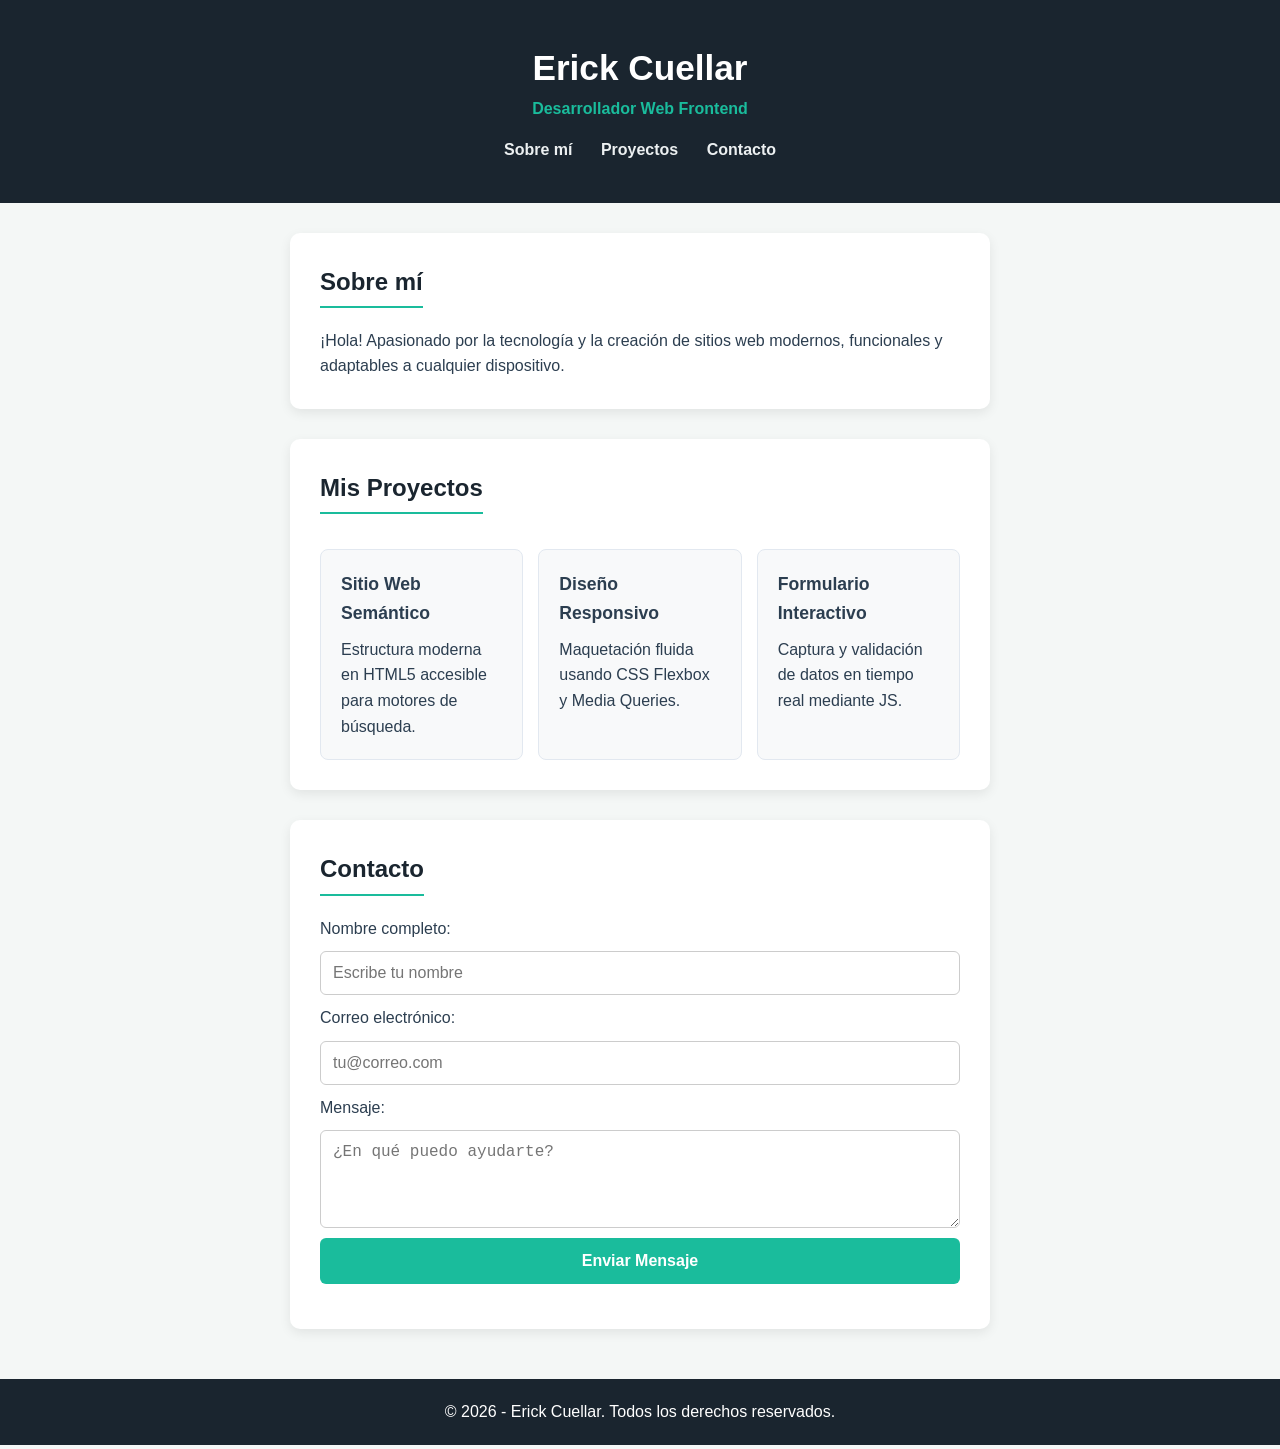
==== index.html @ d0030cb9 "Rename Proyecto_final.html to index.html" ====
<!DOCTYPE html>
<html lang="es">
<head>
    <meta charset="UTF-8">
    <meta name="viewport" content="width=device-width, initial-scale=1.0">
    <title>Portafolio - Erick Cuellar</title>
    <link rel="stylesheet" href="Styles proyecto final.css">
    <script src="Java proyecto final.js" defer></script>
</head>
<body>

    <header>
        <h1>Erick Cuellar</h1>
        <p class="subtitulo">Desarrollador Web Frontend</p>
        <nav>
            <a href="#sobre-mi">Sobre mí</a>
            <a href="#proyectos">Proyectos</a>
            <a href="#contacto">Contacto</a>
        </nav>
    </header>

    <main>
        <!-- Sección 1: Presentación -->
        <section id="sobre-mi">
            <h2>Sobre mí</h2>
            <p>¡Hola! Apasionado por la tecnología y la creación de sitios web modernos, funcionales y adaptables a cualquier dispositivo.</p>
        </section>

        <!-- Sección 2: Tarjetas de Proyectos (Flexbox) -->
        <section id="proyectos">
            <h2>Mis Proyectos</h2>
            <div class="contenedor-tarjetas">
                <div class="tarjeta">
                    <h3>Sitio Web Semántico</h3>
                    <p>Estructura moderna en HTML5 accesible para motores de búsqueda.</p>
                </div>
                <div class="tarjeta">
                    <h3>Diseño Responsivo</h3>
                    <p>Maquetación fluida usando CSS Flexbox y Media Queries.</p>
                </div>
                <div class="tarjeta">
                    <h3>Formulario Interactivo</h3>
                    <p>Captura y validación de datos en tiempo real mediante JS.</p>
                </div>
            </div>
        </section>

        <!-- Sección 3: Contacto Dinámico -->
        <section id="contacto">
            <h2>Contacto</h2>
            <form id="form-contacto">
                <label for="nombre">Nombre completo:</label>
                <input type="text" id="nombre" placeholder="Escribe tu nombre" required>

                <label for="correo">Correo electrónico:</label>
                <input type="email" id="correo" placeholder="tu@correo.com" required>

                <label for="mensaje">Mensaje:</label>
                <textarea id="mensaje" rows="4" placeholder="¿En qué puedo ayudarte?" required></textarea>

                <button type="submit">Enviar Mensaje</button>
            </form>
            <p id="mensaje-respuesta"></p>
        </section>
    </main>

    <footer>
        <p>&copy; 2026 - Erick Cuellar. Todos los derechos reservados.</p>
    </footer>

</body>
</html>
---- Styles proyecto final.css ----
/* Reset y estilos generales */
* {
    box-sizing: border-box;
    margin: 0;
    padding: 0;
}

body {
    font-family: 'Segoe UI', Tahoma, Geneva, Verdana, sans-serif;
    background-color: #f4f7f6;
    color: #2c3e50;
    line-height: 1.6;
}

/* Cabecera */
header {
    background-color: #1a252f;
    color: white;
    text-align: center;
    padding: 40px 20px;
}

header h1 {
    font-size: 2.2rem;
}

.subtitulo {
    color: #1abc9c;
    font-weight: bold;
    margin-bottom: 15px;
}

nav a {
    color: #ecf0f1;
    margin: 0 12px;
    text-decoration: none;
    font-weight: 600;
    transition: color 0.3s;
}

nav a:hover {
    color: #1abc9c;
}

/* Secciones generales */
section {
    background-color: white;
    max-width: 700px;
    margin: 30px auto;
    padding: 30px;
    border-radius: 10px;
    box-shadow: 0 4px 12px rgba(0, 0, 0, 0.08);
}

section h2 {
    color: #1a252f;
    margin-bottom: 20px;
    border-bottom: 2px solid #1abc9c;
    display: inline-block;
    padding-bottom: 5px;
}

/* Contenedor Flexbox de Proyectos */
.contenedor-tarjetas {
    display: flex;
    gap: 15px;
    margin-top: 15px;
}

.tarjeta {
    background-color: #f8f9fa;
    border: 1px solid #e2e8f0;
    border-radius: 8px;
    padding: 20px;
    flex: 1;
    transition: transform 0.2s, border-color 0.2s;
}

.tarjeta:hover {
    transform: translateY(-5px);
    border-color: #1abc9c;
}

.tarjeta h3 {
    font-size: 1.1rem;
    color: #2c3e50;
    margin-bottom: 10px;
}

/* Formulario */
form {
    display: flex;
    flex-direction: column;
    gap: 10px;
}

input, textarea {
    padding: 12px;
    border: 1px solid #ccc;
    border-radius: 6px;
    font-size: 1rem;
    width: 100%;
}

button {
    background-color: #1abc9c;
    color: white;
    border: none;
    padding: 14px;
    font-size: 1rem;
    font-weight: bold;
    border-radius: 6px;
    cursor: pointer;
    transition: background-color 0.3s;
}

button:hover {
    background-color: #16a085;
}

#mensaje-respuesta {
    margin-top: 15px;
    font-weight: bold;
    text-align: center;
}

footer {
    text-align: center;
    padding: 20px;
    background-color: #1a252f;
    color: white;
    margin-top: 50px;
}

/* Adaptación a Móviles */
@media (max-width: 768px) {
    .contenedor-tarjetas {
        flex-direction: column;
    }
    section {
        margin: 15px;
        padding: 20px;
    }
}
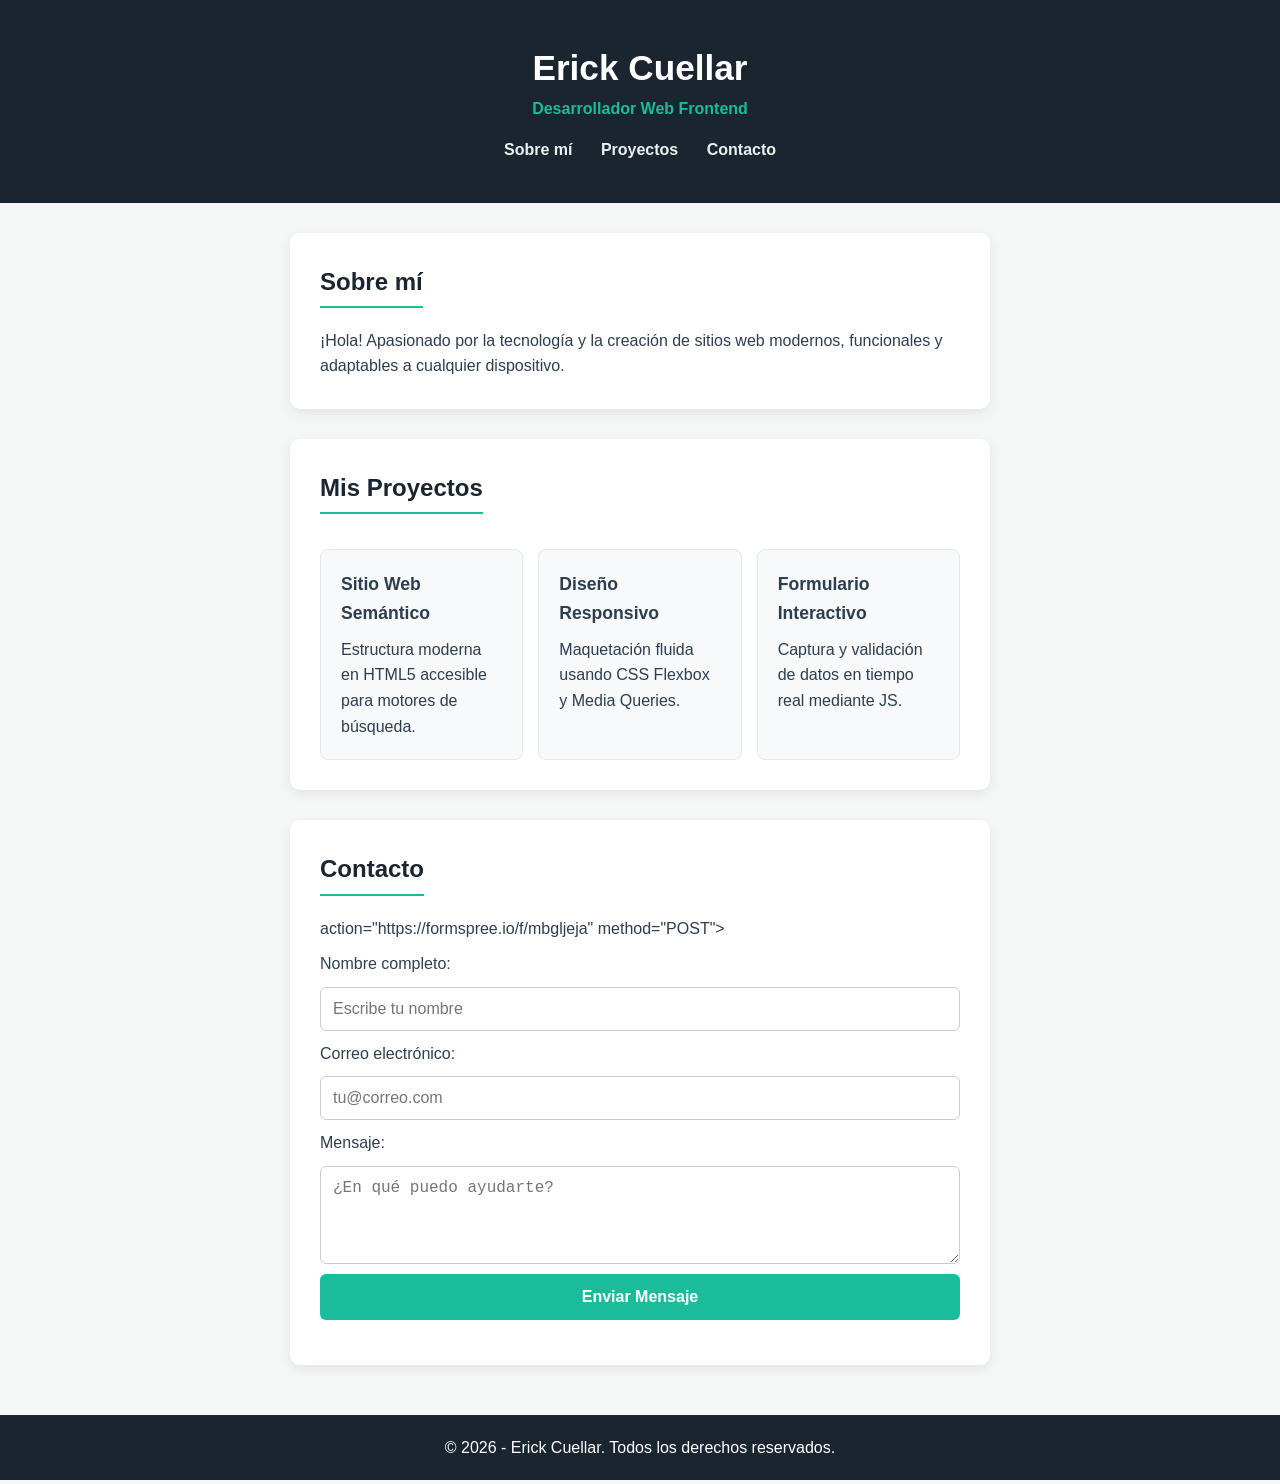
==== commit b48f64f5: "Add action and method to contact form Updated the contact form to include action and method attribut" ====
--- a/index.html
+++ b/index.html
@@ -4,8 +4,8 @@
     <meta charset="UTF-8">
     <meta name="viewport" content="width=device-width, initial-scale=1.0">
     <title>Portafolio - Erick Cuellar</title>
-    <link rel="stylesheet" href="Styles proyecto final.css">
-    <script src="Java proyecto final.js" defer></script>
+    <link rel="stylesheet" href="styles.css">
+    <script src="script.js" defer></script>
 </head>
 <body>
 
@@ -48,7 +48,8 @@
         <!-- Sección 3: Contacto Dinámico -->
         <section id="contacto">
             <h2>Contacto</h2>
-            <form id="form-contacto">
+            <form id="form-contacto"> action="https://formspree.io/f/mbgljeja" method="POST">
+                
                 <label for="nombre">Nombre completo:</label>
                 <input type="text" id="nombre" placeholder="Escribe tu nombre" required>
 
--- a/styles.css
+++ b/styles.css
@@ -0,0 +1,144 @@
+/* Reset y estilos generales */
+* {
+    box-sizing: border-box;
+    margin: 0;
+    padding: 0;
+}
+
+body {
+    font-family: 'Segoe UI', Tahoma, Geneva, Verdana, sans-serif;
+    background-color: #f4f7f6;
+    color: #2c3e50;
+    line-height: 1.6;
+}
+
+/* Cabecera */
+header {
+    background-color: #1a252f;
+    color: white;
+    text-align: center;
+    padding: 40px 20px;
+}
+
+header h1 {
+    font-size: 2.2rem;
+}
+
+.subtitulo {
+    color: #1abc9c;
+    font-weight: bold;
+    margin-bottom: 15px;
+}
+
+nav a {
+    color: #ecf0f1;
+    margin: 0 12px;
+    text-decoration: none;
+    font-weight: 600;
+    transition: color 0.3s;
+}
+
+nav a:hover {
+    color: #1abc9c;
+}
+
+/* Secciones generales */
+section {
+    background-color: white;
+    max-width: 700px;
+    margin: 30px auto;
+    padding: 30px;
+    border-radius: 10px;
+    box-shadow: 0 4px 12px rgba(0, 0, 0, 0.08);
+}
+
+section h2 {
+    color: #1a252f;
+    margin-bottom: 20px;
+    border-bottom: 2px solid #1abc9c;
+    display: inline-block;
+    padding-bottom: 5px;
+}
+
+/* Contenedor Flexbox de Proyectos */
+.contenedor-tarjetas {
+    display: flex;
+    gap: 15px;
+    margin-top: 15px;
+}
+
+.tarjeta {
+    background-color: #f8f9fa;
+    border: 1px solid #e2e8f0;
+    border-radius: 8px;
+    padding: 20px;
+    flex: 1;
+    transition: transform 0.2s, border-color 0.2s;
+}
+
+.tarjeta:hover {
+    transform: translateY(-5px);
+    border-color: #1abc9c;
+}
+
+.tarjeta h3 {
+    font-size: 1.1rem;
+    color: #2c3e50;
+    margin-bottom: 10px;
+}
+
+/* Formulario */
+form {
+    display: flex;
+    flex-direction: column;
+    gap: 10px;
+}
+
+input, textarea {
+    padding: 12px;
+    border: 1px solid #ccc;
+    border-radius: 6px;
+    font-size: 1rem;
+    width: 100%;
+}
+
+button {
+    background-color: #1abc9c;
+    color: white;
+    border: none;
+    padding: 14px;
+    font-size: 1rem;
+    font-weight: bold;
+    border-radius: 6px;
+    cursor: pointer;
+    transition: background-color 0.3s;
+}
+
+button:hover {
+    background-color: #16a085;
+}
+
+#mensaje-respuesta {
+    margin-top: 15px;
+    font-weight: bold;
+    text-align: center;
+}
+
+footer {
+    text-align: center;
+    padding: 20px;
+    background-color: #1a252f;
+    color: white;
+    margin-top: 50px;
+}
+
+/* Adaptación a Móviles */
+@media (max-width: 768px) {
+    .contenedor-tarjetas {
+        flex-direction: column;
+    }
+    section {
+        margin: 15px;
+        padding: 20px;
+    }
+}
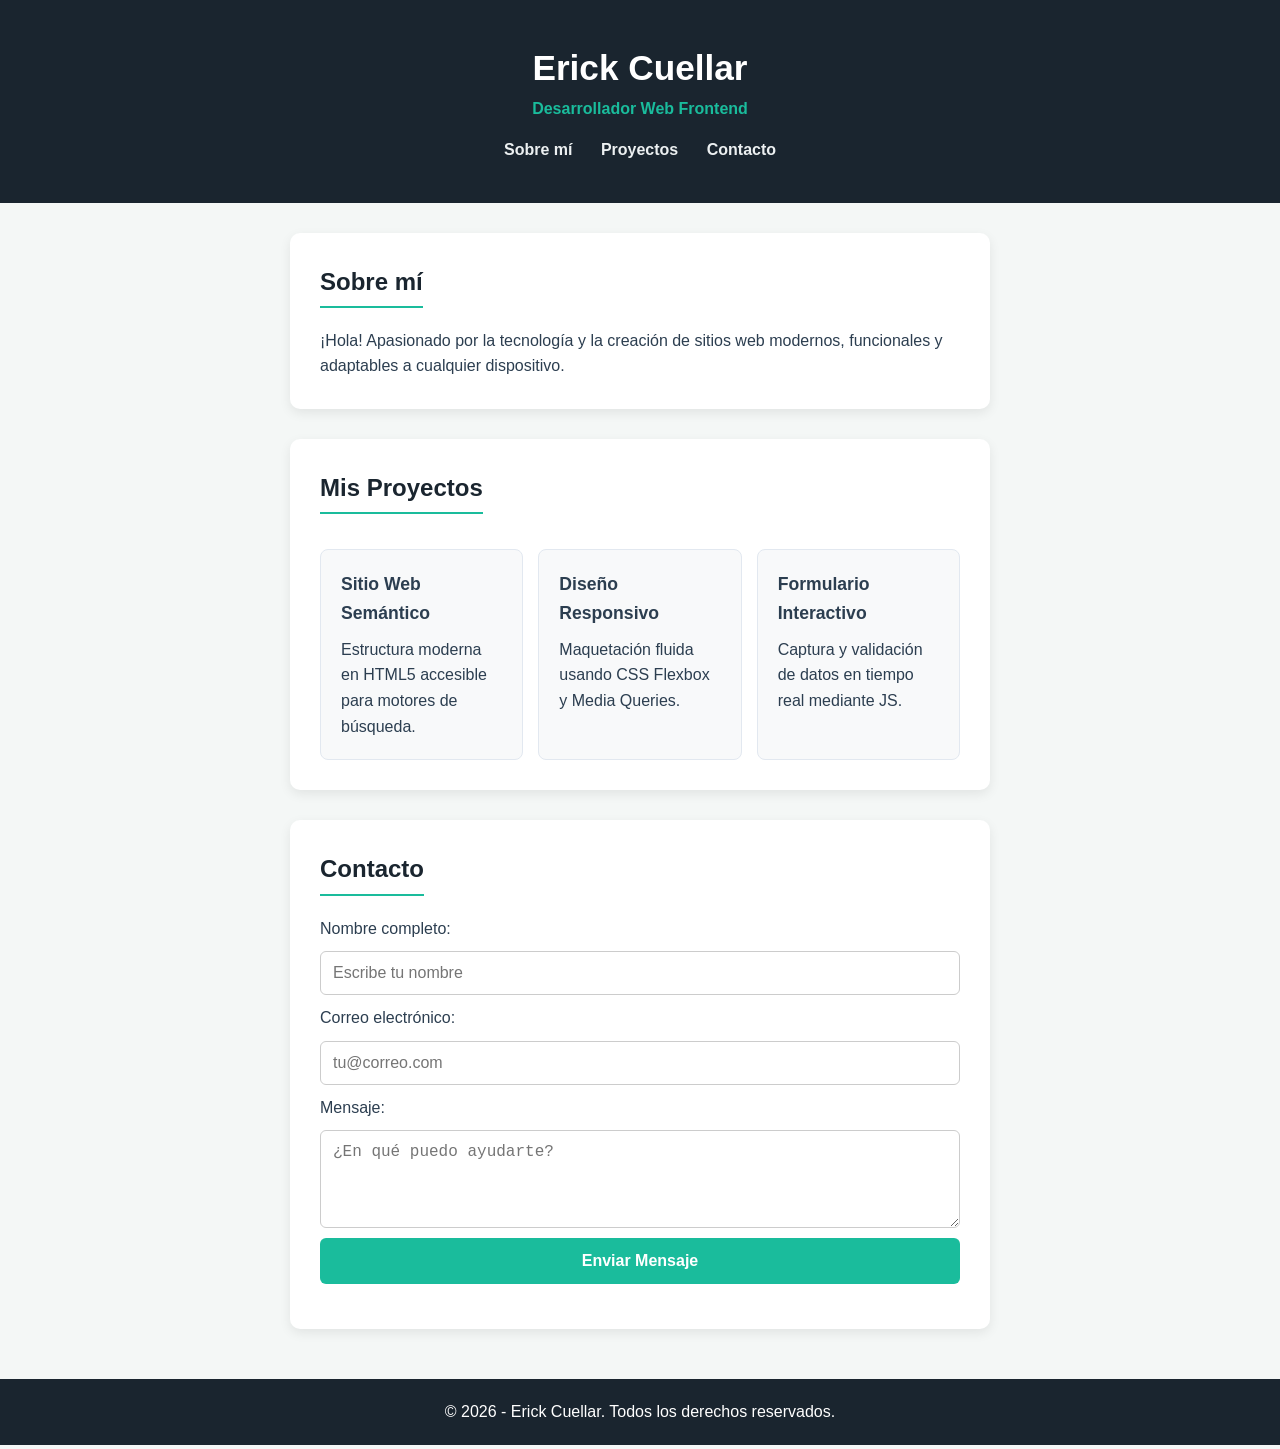
==== commit e27263de: "Update index.html" ====
--- a/index.html
+++ b/index.html
@@ -46,23 +46,25 @@
         </section>
 
         <!-- Sección 3: Contacto Dinámico -->
-        <section id="contacto">
-            <h2>Contacto</h2>
-            <form id="form-contacto"> action="https://formspree.io/f/mbgljeja" method="POST">
-                
-                <label for="nombre">Nombre completo:</label>
-                <input type="text" id="nombre" placeholder="Escribe tu nombre" required>
+<section id="contacto">
+    <h2>Contacto</h2>
+    
+    <!-- Asegúrate de abrir la etiqueta con <form -->
+    <form id="form-contacto" action="https://formspree.io/f/mbgljeja" method="POST">
+        <label for="nombre">Nombre completo:</label>
+        <input type="text" id="nombre" name="nombre" placeholder="Escribe tu nombre" required>
 
-                <label for="correo">Correo electrónico:</label>
-                <input type="email" id="correo" placeholder="tu@correo.com" required>
+        <label for="correo">Correo electrónico:</label>
+        <input type="email" id="correo" name="email" placeholder="tu@correo.com" required>
 
-                <label for="mensaje">Mensaje:</label>
-                <textarea id="mensaje" rows="4" placeholder="¿En qué puedo ayudarte?" required></textarea>
+        <label for="mensaje">Mensaje:</label>
+        <textarea id="mensaje" name="mensaje" rows="4" placeholder="¿En qué puedo ayudarte?" required></textarea>
 
-                <button type="submit">Enviar Mensaje</button>
-            </form>
-            <p id="mensaje-respuesta"></p>
-        </section>
+        <button type="submit">Enviar Mensaje</button>
+    </form>
+    
+    <p id="mensaje-respuesta"></p>
+</section>
     </main>
 
     <footer>
